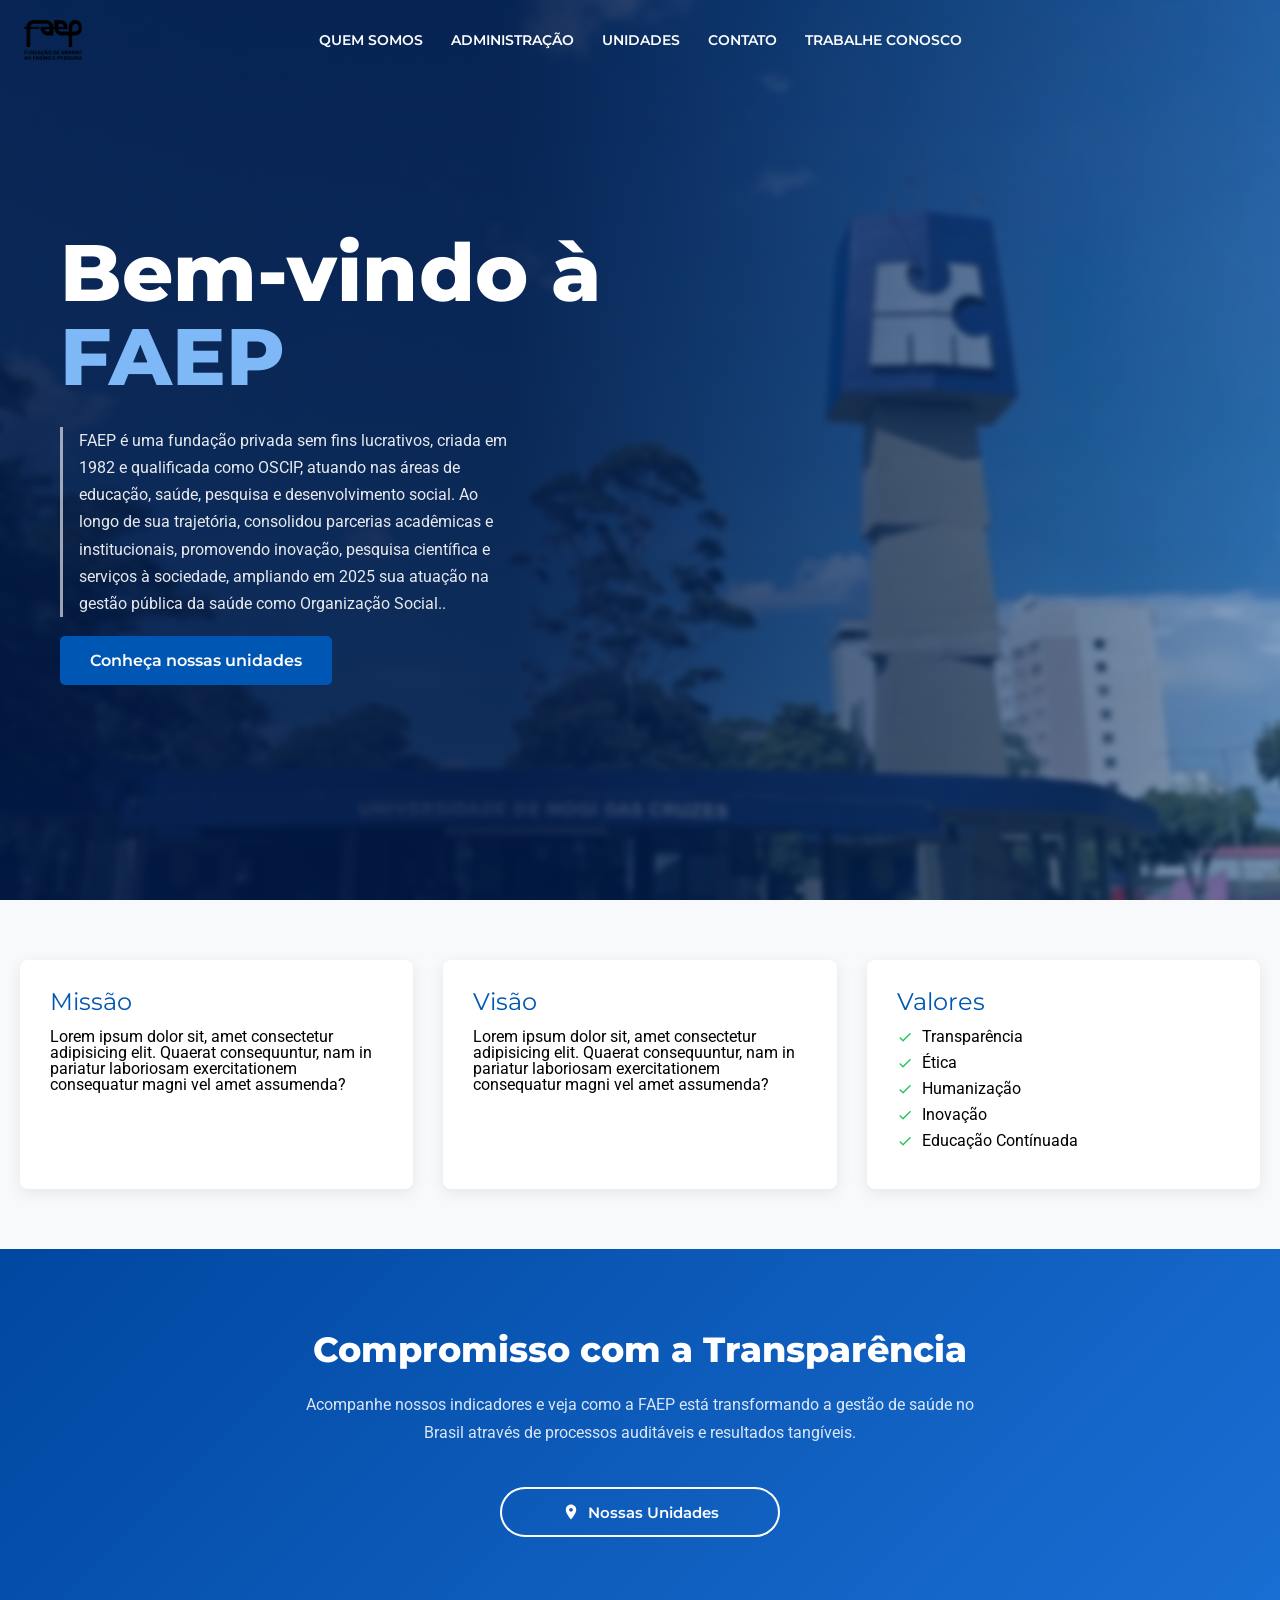
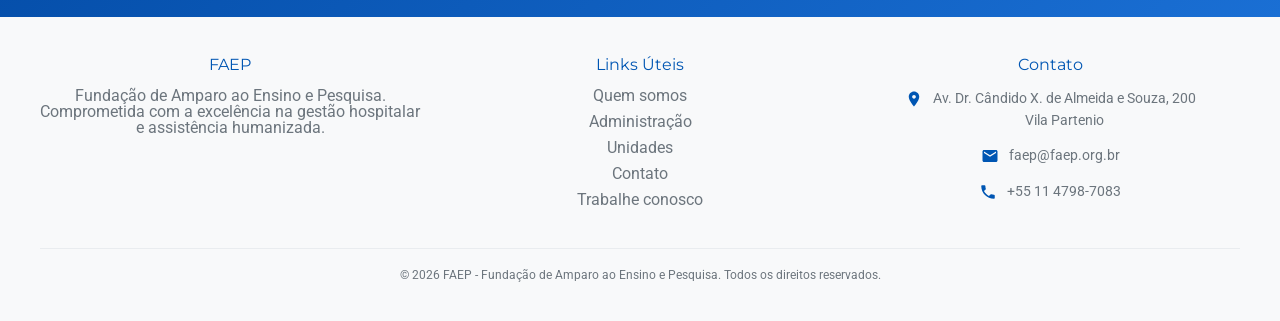
==== index.html @ b6be8228 "projeto faep" ====
<!DOCTYPE html>
<html lang="pt-BR">
<head>
    <meta charset="UTF-8">
    <meta name="viewport" content="width=device-width, initial-scale=1.0">

    <!-- Styles -->
    <link rel="stylesheet" href="./css/reset.css">
    <link rel="stylesheet" href="./css/global.css">
    <link rel="stylesheet" href="./css/components/header.css">
    <link rel="stylesheet" href="./css/components/footer.css">
    <link rel="stylesheet" href="./css/components/commitment.css">
    <link rel="stylesheet" href="./css/index_css/index.css">
    <link rel="stylesheet" href="./css/index_css/index-media.css">

    <title>FAEP</title>
</head>
<body class="body">
    <header class="header">
        <a href="https://www.faep.org.br/" class="header__logo-link">
            <img src="./assets/images/logo_faep/logofaep.png" alt="Logo FAEP" class="header__logo">
        </a>

        <button class="header__hamburger" aria-label="Abrir menu" aria-expanded="false">
            <span></span>
            <span></span>
            <span></span>
        </button>

        <nav class="header__nav">
            <ul class="header__nav-list">
                <li class="header__nav-item"><a href="./pages/quem-somos.html" class="header__nav-link">QUEM SOMOS</a></li>
                <li class="header__nav-item"><a href="./pages/administracao.html" class="header__nav-link">ADMINISTRAÇÃO</a></li>
                <li class="header__nav-item"><a href="./pages/unidades.html" class="header__nav-link">UNIDADES</a></li>
                <li class="header__nav-item"><a href="./pages/contato.html" class="header__nav-link">CONTATO</a></li>
                <li class="header__nav-item"><a href="./pages/trabalhe-conosco.html" class="header__nav-link">TRABALHE CONOSCO</a></li>
            </ul>
        </nav>
    </header>

    <main class="main">
        <section class="hero">
            <div class="hero__content">
                <h1 class="hero__title">
                    <span class="hero__title-line1">Bem-vindo à</span>
                    <span class="hero__title-line2">FAEP</span>
                </h1>
                <p class="hero__subtitle">FAEP é uma fundação privada sem fins lucrativos, criada em 1982 e qualificada como OSCIP, atuando nas áreas de educação, saúde, pesquisa e desenvolvimento social. Ao longo de sua trajetória, consolidou parcerias acadêmicas e institucionais, promovendo inovação, pesquisa científica e serviços à sociedade, ampliando em 2025 sua atuação na gestão pública da saúde como Organização Social..</p>
                <a href="./pages/unidades.html" class="hero__cta">Conheça nossas unidades</a>
            </div>
        </section>

        <section class="about">
            <div class="about__container">
                <div class="about__card">
                    <h2 class="about__card-title">Missão</h2>
                    <p class="about__card-text">Lorem ipsum dolor sit, amet consectetur adipisicing elit. Quaerat consequuntur, nam in pariatur laboriosam exercitationem consequatur magni vel amet assumenda?</p>
                </div>

                <div class="about__card">
                    <h2 class="about__card-title">Visão</h2>
                    <p class="about__card-text">Lorem ipsum dolor sit, amet consectetur adipisicing elit. Quaerat consequuntur, nam in pariatur laboriosam exercitationem consequatur magni vel amet assumenda?</p>
                </div>

                <div class="about__card">
                    <h2 class="about__card-title">Valores</h2>
                    <ul class="about__values-list">
                        <li class="about__values-item">Transparência</li>
                        <li class="about__values-item">Ética</li>
                        <li class="about__values-item">Humanização</li>
                        <li class="about__values-item">Inovação</li>
                        <li class="about__values-item">Educação Contínuada</li>
                    </ul>
                </div>
            </div>
        </section>

        <section class="commitment">
            <div class="commitment__container">
                <h2 class="commitment__title">Compromisso com a Transparência</h2>
                <p class="commitment__text">Acompanhe nossos indicadores e veja como a FAEP está transformando a gestão de saúde no Brasil através de processos auditáveis e resultados tangíveis.</p>
                <div class="commitment__actions">
                    <a href="./pages/unidades.html" class="commitment__btn commitment__btn--outline">
                        <svg xmlns="http://www.w3.org/2000/svg" viewBox="0 0 24 24" fill="currentColor" width="18" height="18"><path d="M12 2C8.13 2 5 5.13 5 9c0 5.25 7 13 7 13s7-7.75 7-13c0-3.87-3.13-7-7-7zm0 9.5c-1.38 0-2.5-1.12-2.5-2.5s1.12-2.5 2.5-2.5 2.5 1.12 2.5 2.5-1.12 2.5-2.5 2.5z"/></svg>
                        Nossas Unidades
                    </a>
                </div>
            </div>
        </section>
    </main>

    <footer class="footer">
        <div class="footer__container">
            <div class="footer__column">
                <h3 class="footer__column-title">FAEP</h3>
                <p class="footer__column-text">Fundação de Amparo ao Ensino e Pesquisa. Comprometida com a excelência na gestão hospitalar e assistência humanizada.</p>
            </div>

            <div class="footer__column">
                <h3 class="footer__column-title">Links Úteis</h3>
                <ul class="footer__nav">
                    <li class="footer__nav-item"><a href="./pages/quem-somos.html" class="footer__nav-link">Quem somos</a></li>
                    <li class="footer__nav-item"><a href="./pages/administracao.html" class="footer__nav-link">Administração</a></li>
                    <li class="footer__nav-item"><a href="./pages/unidades.html" class="footer__nav-link">Unidades</a></li>
                    <li class="footer__nav-item"><a href="./pages/contato.html" class="footer__nav-link">Contato</a></li>
                    <li class="footer__nav-item"><a href="./pages/trabalhe-conosco.html" class="footer__nav-link">Trabalhe conosco</a></li>
                </ul>
            </div>

            <div class="footer__column">
                <h3 class="footer__column-title">Contato</h3>
                <div class="footer__contact">
                    <a href="https://www.google.com/maps/search/?api=1&query=Av.+Dr.+Cândido+X.+de+Almeida+e+Souza,+200,+Vila+Partenio" target="_blank" class="footer__contact-item">
                        <svg xmlns="http://www.w3.org/2000/svg" viewBox="0 0 24 24" fill="currentColor" width="18" height="18"><path d="M12 2C8.13 2 5 5.13 5 9c0 5.25 7 13 7 13s7-7.75 7-13c0-3.87-3.13-7-7-7zm0 9.5c-1.38 0-2.5-1.12-2.5-2.5s1.12-2.5 2.5-2.5 2.5 1.12 2.5 2.5-1.12 2.5-2.5 2.5z"/></svg>
                        <span>Av. Dr. Cândido X. de Almeida e Souza, 200<br>Vila Partenio</span>
                    </a>
                    <a href="mailto:faep@faep.org.br" class="footer__contact-item">
                        <svg xmlns="http://www.w3.org/2000/svg" viewBox="0 0 24 24" fill="currentColor" width="18" height="18"><path d="M20 4H4c-1.1 0-2 .9-2 2v12c0 1.1.9 2 2 2h16c1.1 0 2-.9 2-2V6c0-1.1-.9-2-2-2zm0 4-8 5-8-5V6l8 5 8-5v2z"/></svg>
                        <span>faep@faep.org.br</span>
                    </a>
                    <a href="tel:+551147987083" class="footer__contact-item">
                        <svg xmlns="http://www.w3.org/2000/svg" viewBox="0 0 24 24" fill="currentColor" width="18" height="18"><path d="M6.62 10.79c1.44 2.83 3.76 5.14 6.59 6.59l2.2-2.2c.27-.27.67-.36 1.02-.24 1.12.37 2.33.57 3.57.57.55 0 1 .45 1 1V20c0 .55-.45 1-1 1-9.39 0-17-7.61-17-17 0-.55.45-1 1-1h3.5c.55 0 1 .45 1 1 0 1.25.2 2.45.57 3.57.11.35.03.74-.25 1.02l-2.2 2.2z"/></svg>
                        <span>+55 11 4798-7083</span>
                    </a>
                </div>
            </div>
        </div>
        <div class="footer__bottom">
            <p>© 2026 FAEP - Fundação de Amparo ao Ensino e Pesquisa. Todos os direitos reservados.</p>
        </div>
    </footer>

    <script>
        const hamburger = document.querySelector('.header__hamburger');
        const nav = document.querySelector('.header__nav');
        const header = document.querySelector('.header');

        hamburger.addEventListener('click', () => {
            const isOpen = nav.classList.toggle('header__nav--open');
            hamburger.classList.toggle('header__hamburger--open', isOpen);
            hamburger.setAttribute('aria-expanded', isOpen);
        });

        document.addEventListener('click', (e) => {
            if (!e.target.closest('.header')) {
                nav.classList.remove('header__nav--open');
                hamburger.classList.remove('header__hamburger--open');
                hamburger.setAttribute('aria-expanded', 'false');
            }
        });

        window.addEventListener('scroll', () => {
            header.classList.toggle('header--scrolled', window.scrollY > 60);
        });
    </script>
</body>
</html>
---- css/global.css ----
@import url('https://fonts.googleapis.com/css2?family=Montserrat:ital,wght@0,100..900;1,100..900&family=Roboto:ital,wght@0,100..900;1,100..900&display=swap');

:root {
    /* ── Brand Blues ── */
    --color-primary: #0056b3;
    --color-primary-dark: #004494;
    --color-primary-navy: #001946;
    --color-heading-dark: #1a1a2e;
    --color-dark-section: #1e2635;

    /* ── Gradients & Overlays ── */
    --color-gradient-start: #0047a0;
    --color-gradient-end: #1a6fd4;
    --color-overlay-hero-dark: rgba(0, 25, 70, 0.88);
    --color-overlay-hero-light: rgba(0, 60, 130, 0.45);
    --color-overlay-tc-dark: rgba(0, 20, 60, 0.92);
    --color-overlay-tc-light: rgba(0, 60, 130, 0.50);
    --color-shadow-card: rgba(0, 0, 0, 0.08);
    --color-shadow-blue: rgba(0, 60, 130, 0.12);
    --color-shadow-form: rgba(0, 40, 100, 0.10);
    --color-focus-ring: rgba(0, 86, 179, 0.12);
    --color-white-10: rgba(255, 255, 255, 0.10);
    --color-white-20: rgba(255, 255, 255, 0.20);
    --color-white-50: rgba(255, 255, 255, 0.50);
    --color-white-60: rgba(255, 255, 255, 0.60);
    --color-white-70: rgba(255, 255, 255, 0.70);
    --color-white-80: rgba(255, 255, 255, 0.80);
    --color-white-85: rgba(255, 255, 255, 0.85);
    --color-white-90: rgba(255, 255, 255, 0.90);

    /* ── Accent ── */
    --color-accent-blue: #7eb8f7;
    --color-accent-gold: #d4a017;

    /* ── Green / Success ── */
    --color-green: #22c55e;
    --color-green-dark: #16a34a;
    --color-green-darker: #15803d;
    --color-green-bg: #dcfce7;
    --color-green-border: #bbf7d0;
    --color-badge-published-bg: #e6f4ea;
    --color-badge-published-text: #1a6630;

    /* ── Surfaces / Backgrounds ── */
    --color-surface: #f8f9fa;
    --color-surface-page: #f7f9fc;
    --color-surface-form: #f0f4fa;
    --color-surface-blue: #f0f7ff;
    --color-surface-blue-light: #f5f8ff;
    --color-surface-row: #f8faff;
    --color-surface-input: #f8fafc;
    --color-surface-locked: #f5f5f5;

    /* ── Borders ── */
    --color-border: #e9ecef;
    --color-border-blue: #e4ecfa;
    --color-border-blue-mid: #dbe6f5;
    --color-border-input: #d1d9e6;
    --color-border-blue-light: #d0dff5;
    --color-border-sidebar: #c8ddf7;

    /* ── Icon Backgrounds & Decorative ── */
    --color-icon-bg: #e8f0fe;
    --color-icon-bg-alt: #dbeafe;
    --color-icon-muted: #9aadca;
    --color-icon-sidebar: #aab6c8;
    --color-icon-locked: #c0c8d8;

    /* ── Text Colors ── */
    --color-text-body: #212529;
    --color-text-secondary: #6c757d;
    --color-text-input: #1f2937;
    --color-text-label: #374151;
    --color-text-dark: #333;
    --color-text-mid: #555;
    --color-text-muted: #666;
    --color-text-lighter: #777;
    --color-text-faint: #888;
    --color-text-disabled: #aaa;
    --color-text-disabled-light: #bbb;
    --color-text-placeholder: #a0aec0;

    /* ── Badge Colors ── */
    --color-badge-hospital-bg: #dbeafe;
    --color-badge-hospital-text: #1d4ed8;
    --color-badge-upa-bg: #fce7f3;
    --color-badge-upa-text: #9d174d;
    --color-badge-admin-bg: #d1fae5;
    --color-badge-admin-text: #065f46;
    --color-badge-amb-bg: #fef3c7;
    --color-badge-amb-text: #92400e;
    --color-badge-review-bg: #fff8e1;
    --color-badge-review-text: #b07d00;
    --color-badge-review-red-bg: #fce8e8;
    --color-badge-review-red-text: #c0392b;

    /* ── Legacy aliases (mantém compatibilidade com o CSS existente) ── */
    --primary-color: var(--color-primary);
    --secondary-color: var(--color-text-secondary);
    --background-color: var(--color-surface);
    --text-color: var(--color-text-body);
    --white: #ffffff;
    --border-color: var(--color-border);

    /* ── Tipografia ── */
    --font-primary: "Montserrat", sans-serif;
    --font-secondary: "Roboto", sans-serif;
}
---- css/components/header.css ----
/* ── Header ── */
.header {
    position: fixed;
    top: 0;
    left: 0;
    right: 0;
    display: flex;
    justify-content: space-between;
    align-items: center;
    padding: 20px 24px;
    background-color: transparent;
    transition: background-color 0.4s ease, box-shadow 0.4s ease;
    z-index: 100;
}

.header--scrolled {
    background-color: var(--white);
    box-shadow: 0 2px 8px var(--color-shadow-card);
}

.header--no-hero {
    background-color: var(--white);
    box-shadow: 0 2px 8px var(--color-shadow-card);
}

.header__logo {
    height: 40px;
}

/* ── Hamburger ── */
.header__hamburger {
    display: flex;
    flex-direction: column;
    justify-content: center;
    gap: 5px;
    background: none;
    border: none;
    cursor: pointer;
    padding: 4px;
    width: 36px;
    height: 36px;
    border-radius: 6px;
    transition: background-color 0.3s ease;
}

.header__hamburger:hover {
    background-color: var(--color-white-20);
}

.header--scrolled .header__hamburger:hover {
    background-color: var(--color-primary);
}

.header--scrolled .header__hamburger:hover span {
    background-color: var(--white);
}

.header__hamburger span {
    display: block;
    width: 24px;
    height: 2px;
    background-color: var(--white);
    border-radius: 2px;
    transition: transform 0.3s ease, opacity 0.3s ease, background-color 0.4s ease;
    transform-origin: center;
}

.header--scrolled .header__hamburger span {
    background-color: var(--color-text-body);
}

.header__hamburger--open span:nth-child(1) {
    transform: translateY(7px) rotate(45deg);
}

.header__hamburger--open span:nth-child(2) {
    opacity: 0;
}

.header__hamburger--open span:nth-child(3) {
    transform: translateY(-7px) rotate(-45deg);
}

/* ── Nav mobile ── */
.header__nav {
    display: none;
    position: absolute;
    top: 100%;
    left: 0;
    right: 0;
    background-color: var(--white);
    box-shadow: 0 4px 12px var(--color-shadow-card);
    z-index: 99;
}

.header__nav--open {
    display: block;
}

.header__nav-list {
    display: flex;
    flex-direction: column;
    padding: 12px 0;
}

.header__nav-item {
    border-bottom: 1px solid var(--color-surface-blue-light);
    text-align: center;
}

.header__nav-item:last-child {
    border-bottom: none;
}

.header__nav-link {
    display: block;
    padding: 14px 24px;
    text-decoration: none;
    color: var(--color-text-body);
    font-family: var(--font-primary);
    font-weight: 600;
    font-size: 0.9rem;
    transition: color 0.2s, background-color 0.2s;
}

.header__nav-link:hover {
    color: var(--color-primary);
    background-color: var(--color-surface-blue-light);
}

.header__nav-link--active {
    color: var(--color-primary);
}

/* ── Desktop (>= 1024px) ── */
@media (min-width: 1024px) {
    .header {
        display: grid;
        grid-template-columns: 1fr auto 1fr;
        align-items: center;
    }

    .header__logo-link {
        justify-self: start;
    }

    .header__hamburger {
        display: none;
    }

    .header__nav {
        position: static;
        transform: none;
        display: block;
        background: none;
        box-shadow: none;
    }

    .header__nav-list {
        flex-direction: row;
        gap: 28px;
        padding: 0;
    }

    .header__nav-item {
        border-bottom: none;
        text-align: left;
    }

    .header__nav-link {
        padding: 4px 0;
        color: var(--white);
        white-space: nowrap;
        border-bottom: 2px solid transparent;
        transition: color 0.3s, border-bottom-color 0.3s, background-color 0.3s;
    }

    .header__nav-link:hover {
        color: var(--white);
        background-color: transparent;
        border-bottom-color: var(--white);
    }

    .header--scrolled .header__nav-link,
    .header--no-hero .header__nav-link {
        color: var(--color-text-body);
    }

    .header--scrolled .header__nav-link:hover,
    .header--no-hero .header__nav-link:hover {
        color: var(--color-primary);
        border-bottom-color: var(--color-primary);
    }

    .header--scrolled .header__nav-link--active,
    .header--no-hero .header__nav-link--active {
        color: var(--color-primary);
    }

    .header--no-hero .header__hamburger span {
        background-color: var(--color-text-body);
    }

    .header--no-hero .header__hamburger:hover {
        background-color: var(--color-primary);
    }

    .header--no-hero .header__hamburger:hover span {
        background-color: var(--white);
    }
}
---- css/components/footer.css ----
/* ── Footer ── */
.footer {
    background-color: var(--color-surface);
    padding: 40px;
    color: var(--color-text-secondary);
}

.footer__container {
    display: flex;
    flex-direction: column;
    gap: 30px;
    text-align: center;
}

@media (min-width: 768px) {
    .footer__container {
        flex-direction: row;
    }
}

.footer__column {
    flex: 1;
    display: flex;
    flex-direction: column;
    align-items: center;
}

.footer__column-title {
    color: var(--color-primary);
    font-family: var(--font-primary);
    margin-bottom: 15px;
}

.footer__column-text {
    font-family: var(--font-secondary);
}

.footer__nav {
    list-style: none;
    padding: 0;
}

.footer__nav-item {
    margin-bottom: 10px;
}

.footer__nav-link {
    text-decoration: none;
    color: var(--color-text-secondary);
    font-family: var(--font-secondary);
}

.footer__contact {
    display: flex;
    flex-direction: column;
    align-items: center;
    gap: 14px;
}

.footer__contact-item {
    display: flex;
    align-items: flex-start;
    gap: 10px;
    text-decoration: none;
    color: var(--color-text-secondary);
    font-family: var(--font-secondary);
    font-size: 0.9rem;
    line-height: 1.5;
    transition: color 0.2s;
}

.footer__contact-item:hover {
    color: var(--color-primary);
}

.footer__contact-item svg {
    flex-shrink: 0;
    margin-top: 2px;
    color: var(--color-primary);
}

.footer__bottom {
    text-align: center;
    margin-top: 30px;
    padding-top: 20px;
    border-top: 1px solid var(--color-border);
    font-size: 12px;
    font-family: var(--font-secondary);
}
---- css/components/commitment.css ----
.commitment {
    background: linear-gradient(135deg, var(--color-gradient-start), var(--color-gradient-end));
    padding: 80px 40px;
    text-align: center;
}

.commitment__container {
    max-width: 680px;
    margin: 0 auto;
}

.commitment__title {
    font-family: var(--font-primary);
    font-size: 2.2rem;
    font-weight: 800;
    color: var(--white);
    margin-bottom: 20px;
    line-height: 1.2;
}

.commitment__text {
    font-family: var(--font-secondary);
    font-size: 1rem;
    color: var(--color-white-85);
    line-height: 1.75;
    margin-bottom: 40px;
}

.commitment__actions {
    display: flex;
    justify-content: center;
    gap: 16px;
    flex-wrap: wrap;
}

.commitment__btn {
    display: inline-flex;
    align-items: center;
    justify-content: center;
    gap: 8px;
    padding: 14px 28px;
    min-width: 220px;
    border-radius: 50px;
    border: 2px solid var(--white);
    background-color: transparent;
    color: var(--white);
    font-family: var(--font-primary);
    font-weight: 600;
    font-size: 0.95rem;
    text-decoration: none;
    transition: background-color 0.3s ease, color 0.3s ease, transform 0.3s ease;
}

.commitment__btn:hover {
    background-color: var(--white);
    color: var(--color-primary);
    transform: scale(1.05);
}
---- css/index_css/index.css ----
/* ── Hero Section ── */
.hero {
    position: relative;
    overflow: hidden;
    height: 100vh;
    display: flex;
    align-items: center;
}

.hero::before {
    content: '';
    position: absolute;
    inset: -20px;
    background-image: url('../../assets/images/background/umc.png');
    background-size: cover;
    background-position: center;
    filter: blur(3px);
    z-index: 0;
}

.hero::after {
    content: '';
    position: absolute;
    inset: 0;
    background: linear-gradient(to right, var(--color-overlay-hero-dark) 40%, var(--color-overlay-hero-light));
    z-index: 1;
}

.hero__content {
    position: relative;
    z-index: 2;
    padding: 0 60px;
    max-width: 620px;
}

.hero__title {
    display: flex;
    flex-direction: column;
    font-family: var(--font-primary);
    font-weight: 800;
    font-size: 5rem;
    line-height: 1.05;
    margin-bottom: 28px;
}

.hero__title-line1 {
    color: var(--white);
}

.hero__title-line2 {
    color: var(--color-accent-blue);
}

.hero__subtitle {
    font-family: var(--font-secondary);
    font-size: 1rem;
    color: var(--color-white-90);
    line-height: 1.7;
    border-left: 3px solid var(--color-white-60);
    padding-left: 16px;
    max-width: 440px;
    margin-bottom: 36px;
}

.hero__cta {
    text-decoration: none;
    color: var(--white);
    background-color: var(--color-primary);
    padding: 15px 30px;
    border-radius: 5px;
    font-family: var(--font-primary);
    font-weight: 600;
    transition: background-color 0.3s;
    width: fit-content;
}

.hero__cta:hover {
    background-color: var(--color-primary-dark);
}


/* ── About Section ── */
.about {
    padding: 60px 20px;
    background-color: var(--color-surface);
}

.about__container {
    display: flex;
    flex-direction: column;
    gap: 30px;
}

.about__card {
    background-color: var(--white);
    padding: 30px;
    border-radius: 8px;
    box-shadow: 0 4px 15px var(--color-shadow-card);
    transition: transform 0.3s ease-in-out, background-color 0.3s ease-in-out, color 0.3s ease-in-out;
}

.about__card-title {
    font-size: 1.5rem;
    font-family: var(--font-primary);
    color: var(--color-primary);
    margin-bottom: 15px;
}

.about__card-text {
    font-family: var(--font-secondary);
}

.about__values-list {
    list-style: none;
    padding: 0;
}

.about__values-item {
    font-family: var(--font-secondary);
    margin-bottom: 10px;
    padding-left: 25px;
    position: relative;
}

.about__values-item::before {
    content: '';
    position: absolute;
    left: 0;
    top: 50%;
    transform: translateY(-50%);
    width: 16px;
    height: 16px;
    background-image: url("data:image/svg+xml,%3Csvg xmlns='http://www.w3.org/2000/svg' viewBox='0 0 24 24' fill='%2322c55e'%3E%3Cpath d='M9 16.17L4.83 12l-1.42 1.41L9 19 21 7l-1.41-1.41z'/%3E%3C/svg%3E");
    background-size: contain;
    background-repeat: no-repeat;
}

.about__card:hover {
    transform: scale(1.04);
    background-color: var(--color-primary-dark);
    color: var(--white);
}

.about__card:hover .about__card-title,
.about__card:hover .about__card-text,
.about__card:hover .about__values-item {
    color: var(--white);
}

.about__card:hover .about__values-item::before {
    color: var(--white);
}


/* ── Transparency Section (legado, não usado no HTML) ── */
.transparency {
    background: linear-gradient(to right, var(--color-gradient-start), var(--color-gradient-end));
    color: var(--white);
    padding: 40px 50px;
    border-radius: 20px;
    margin: 40px 20px;
}

.transparency__container {
    display: flex;
    flex-direction: column;
    align-items: center;
    text-align: center;
    gap: 24px;
}

.transparency__content {
    flex: 1;
}

.transparency__title {
    font-size: 1.6rem;
    font-family: var(--font-primary);
    font-weight: 700;
    margin-bottom: 10px;
    color: var(--white);
}

.transparency__text {
    font-family: var(--font-secondary);
    line-height: 1.6;
    color: var(--color-white-85);
    max-width: 480px;
}

.transparency__link {
    text-decoration: none;
    color: var(--color-primary);
    background-color: var(--white);
    padding: 14px 30px;
    border-radius: 8px;
    font-family: var(--font-primary);
    font-weight: 600;
    white-space: nowrap;
    width: fit-content;
    transition: background-color 0.3s, color 0.3s;
}

.transparency__link:hover {
    background-color: #f0f0f0;
}
---- css/index_css/index-media.css ----
/* --- Media Queries --- Mobile First --- */

/* Tablet (>= 768px) */
@media (min-width: 768px) {
    .about__container {
        flex-direction: row;
        flex-wrap: wrap;
        justify-content: center;
    }

    .about__card {
        width: calc(50% - 15px);
    }

    .transparency__container {
        flex-direction: row;
        align-items: center;
        justify-content: space-between;
        text-align: left;
        gap: 40px;
    }
}

/* Desktop (>= 1024px) */
@media (min-width: 1024px) {

    /* About: 3 cards em linha */
    .about__container {
        flex-wrap: nowrap;
    }

    .about__card {
        flex: 1 1 0;
        width: auto;
    }
}
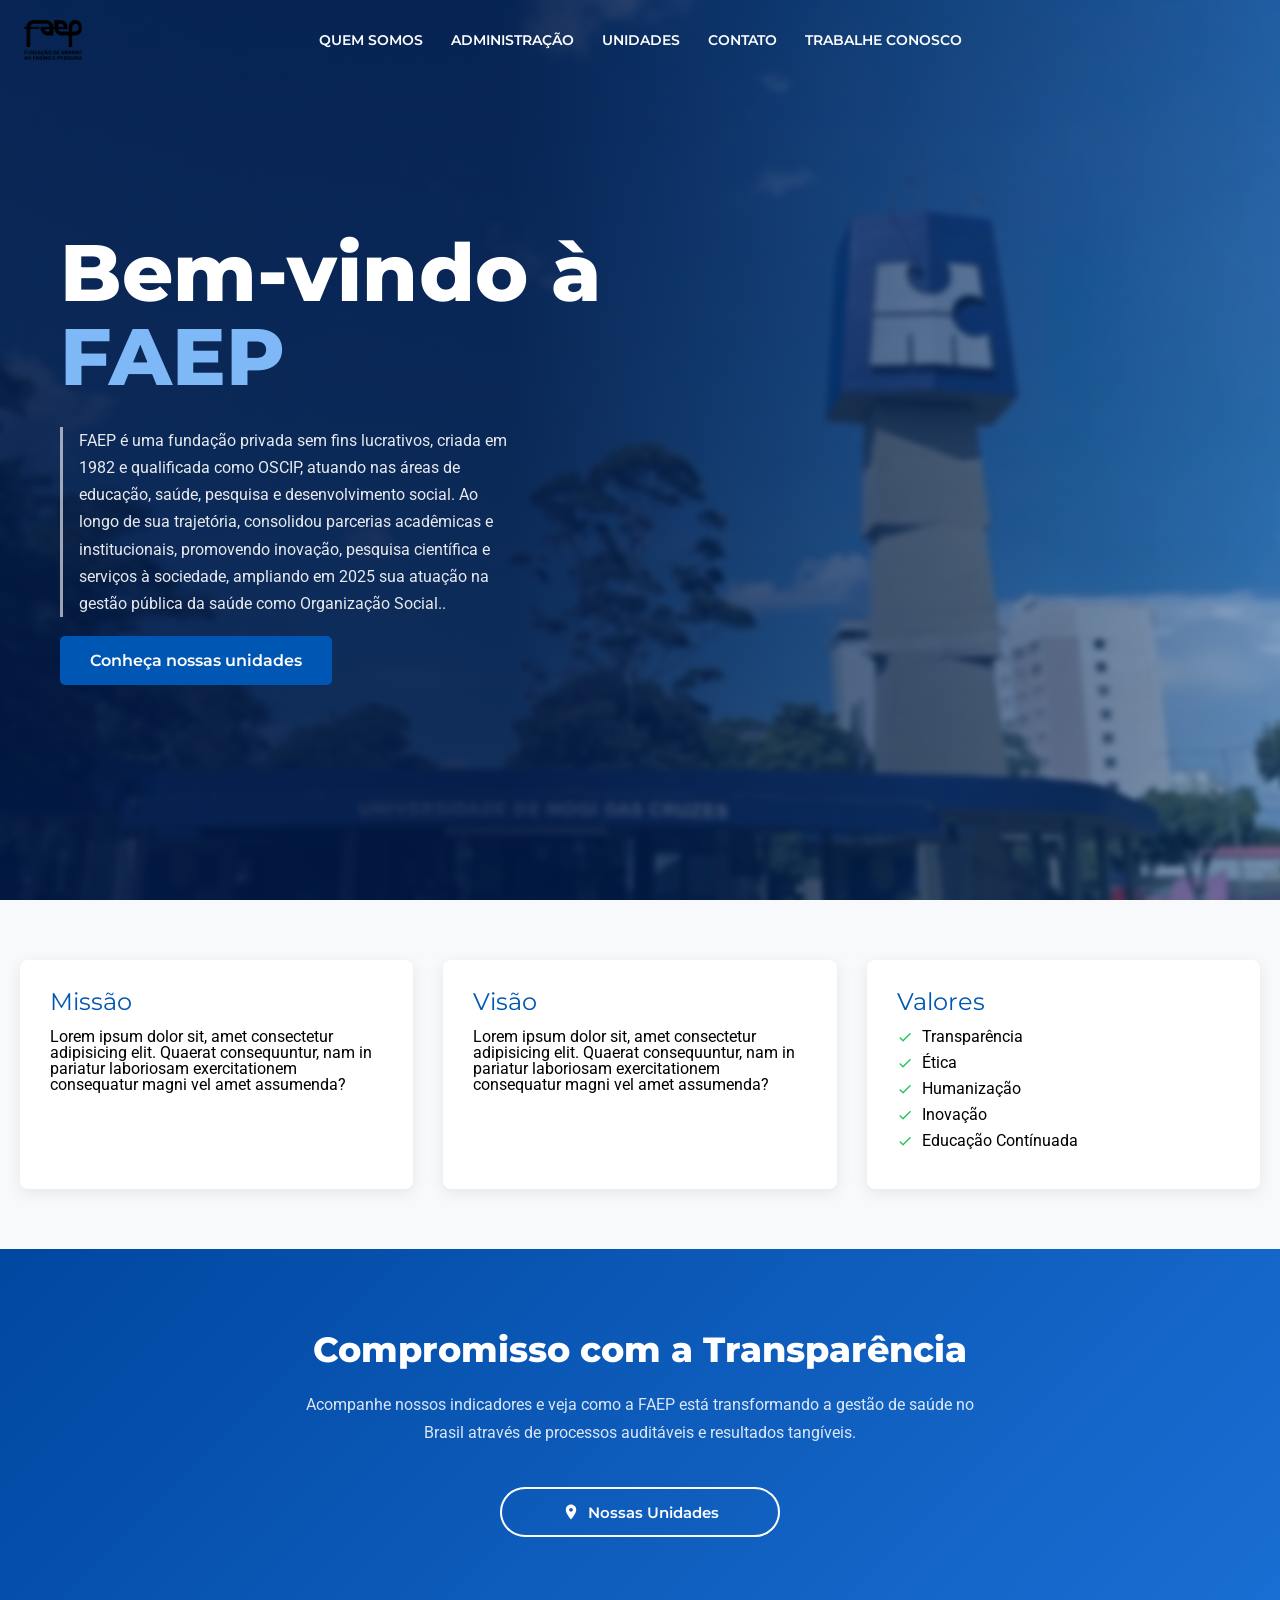
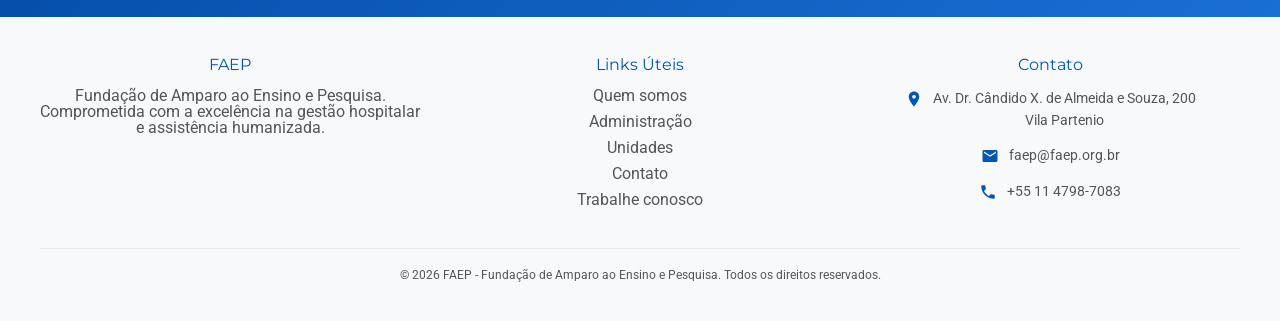
==== commit 768cb007: "ajuste de SEO e performance" ====
--- a/index.html
+++ b/index.html
@@ -3,6 +3,10 @@
 <head>
     <meta charset="UTF-8">
     <meta name="viewport" content="width=device-width, initial-scale=1.0">
+    <meta name="description" content="A FAEP é uma fundação privada sem fins lucrativos que atua em educação, saúde e pesquisa desde 1982. Conheça nossas unidades e projetos sociais.">
+
+    <link rel="preconnect" href="https://fonts.googleapis.com">
+    <link rel="preconnect" href="https://fonts.gstatic.com" crossorigin>
 
     <!-- Styles -->
     <link rel="stylesheet" href="./css/reset.css">
@@ -18,7 +22,7 @@
 <body class="body">
     <header class="header">
         <a href="https://www.faep.org.br/" class="header__logo-link">
-            <img src="./assets/images/logo_faep/logofaep.png" alt="Logo FAEP" class="header__logo">
+            <img src="./assets/images/logo_faep/logofaep.png" alt="Logo FAEP" class="header__logo" width="284" height="195">
         </a>
 
         <button class="header__hamburger" aria-label="Abrir menu" aria-expanded="false">
--- a/css/global.css
+++ b/css/global.css
@@ -1,4 +1,4 @@
-@import url('https://fonts.googleapis.com/css2?family=Montserrat:ital,wght@0,100..900;1,100..900&family=Roboto:ital,wght@0,100..900;1,100..900&display=swap');
+@import url('https://fonts.googleapis.com/css2?family=Montserrat:wght@300;400;600;700&family=Roboto:wght@400;700&display=swap');
 
 :root {
     /* ── Brand Blues ── */
--- a/css/components/header.css
+++ b/css/components/header.css
@@ -25,6 +25,7 @@
 
 .header__logo {
     height: 40px;
+    width: auto;
 }
 
 /* ── Hamburger ── */
--- a/css/components/footer.css
+++ b/css/components/footer.css
@@ -2,7 +2,7 @@
 .footer {
     background-color: var(--color-surface);
     padding: 40px;
-    color: var(--color-text-secondary);
+    color: var(--color-text-mid);
 }
 
 .footer__container {
@@ -32,6 +32,7 @@
 }
 
 .footer__column-text {
+    color: var(--color-text-mid);
     font-family: var(--font-secondary);
 }
 
@@ -46,7 +47,7 @@
 
 .footer__nav-link {
     text-decoration: none;
-    color: var(--color-text-secondary);
+    color: var(--color-text-mid);
     font-family: var(--font-secondary);
 }
 
@@ -62,7 +63,7 @@
     align-items: flex-start;
     gap: 10px;
     text-decoration: none;
-    color: var(--color-text-secondary);
+    color: var(--color-text-mid);
     font-family: var(--font-secondary);
     font-size: 0.9rem;
     line-height: 1.5;
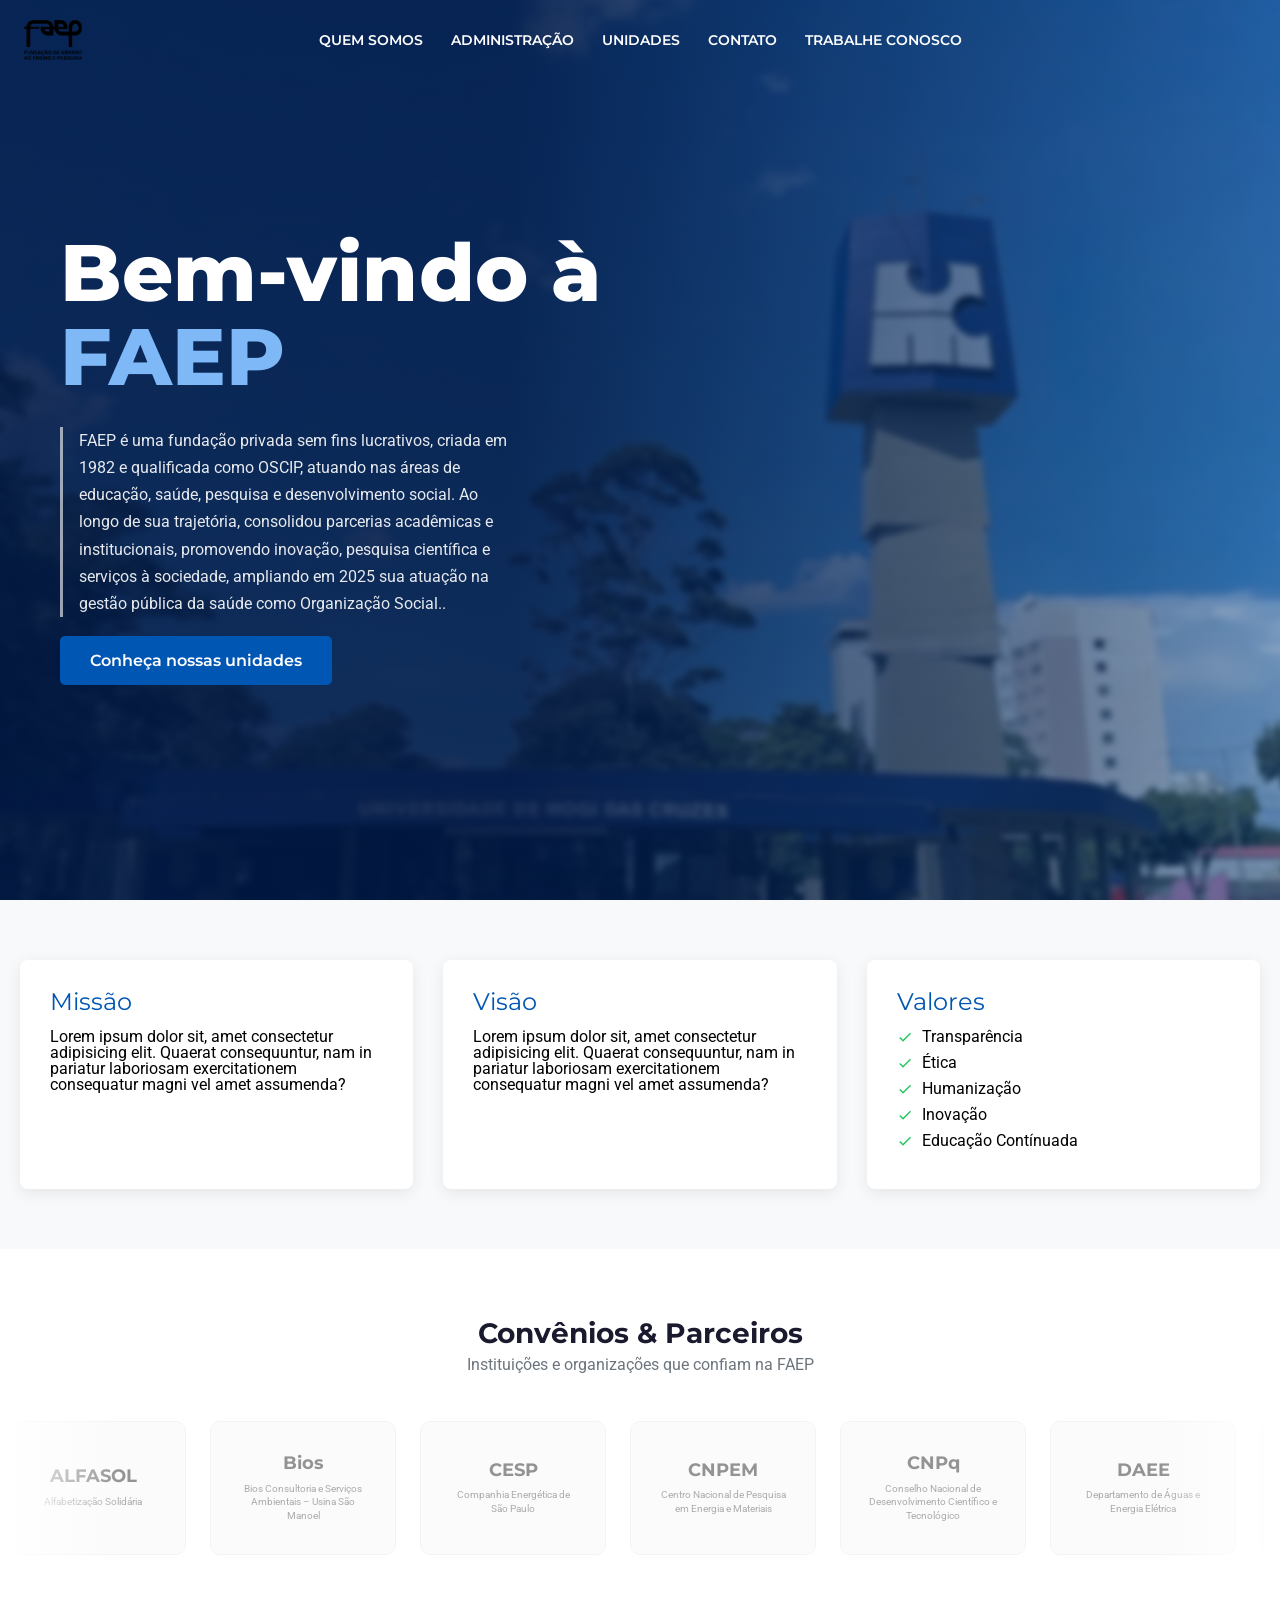
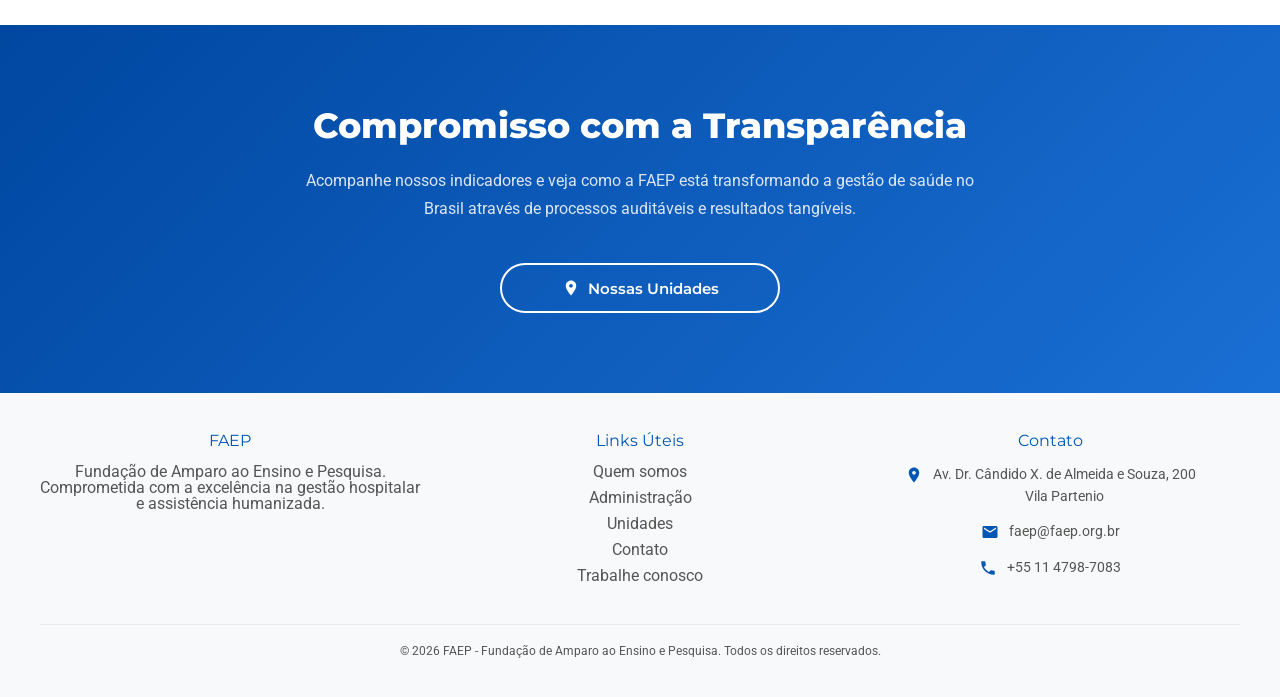
==== commit bd2cea67: "ConvÊnios & Parceiros" ====
--- a/index.html
+++ b/index.html
@@ -16,6 +16,7 @@
     <link rel="stylesheet" href="./css/components/commitment.css">
     <link rel="stylesheet" href="./css/index_css/index.css">
     <link rel="stylesheet" href="./css/index_css/index-media.css">
+    <link rel="stylesheet" href="./css/components/partners.css">
 
     <title>FAEP</title>
 </head>
@@ -79,6 +80,100 @@
             </div>
         </section>
 
+        <!-- ── Parceiros & Convênios ── -->
+        <section class="partners">
+            <div class="partners__header">
+                <h2 class="partners__title">Convênios & Parceiros</h2>
+                <p class="partners__subtitle">Instituições e organizações que confiam na FAEP</p>
+            </div>
+
+            <div class="partners__track-wrapper">
+                <div class="partners__track">
+                    <!-- Grupo 1 -->
+                    <div class="partners__card"><span class="partners__card-abbr">ALFASOL</span><span class="partners__card-name">Alfabetização Solidária</span></div>
+                    <div class="partners__card"><span class="partners__card-abbr">Bios</span><span class="partners__card-name">Bios Consultoria e Serviços Ambientais – Usina São Manoel</span></div>
+                    <div class="partners__card"><span class="partners__card-abbr">CESP</span><span class="partners__card-name">Companhia Energética de São Paulo</span></div>
+                    <div class="partners__card"><span class="partners__card-abbr">CNPEM</span><span class="partners__card-name">Centro Nacional de Pesquisa em Energia e Materiais</span></div>
+                    <div class="partners__card"><span class="partners__card-abbr">CNPq</span><span class="partners__card-name">Conselho Nacional de Desenvolvimento Científico e Tecnológico</span></div>
+                    <div class="partners__card"><span class="partners__card-abbr">DAEE</span><span class="partners__card-name">Departamento de Águas e Energia Elétrica</span></div>
+                    <div class="partners__card"><span class="partners__card-abbr">FAPESP</span><span class="partners__card-name">Fundação de Amparo à Pesquisa do Estado de São Paulo</span></div>
+                    <div class="partners__card"><span class="partners__card-abbr">FAT</span><span class="partners__card-name">Fundo de Amparo ao Trabalhador</span></div>
+                    <div class="partners__card"><span class="partners__card-abbr">FDE</span><span class="partners__card-name">Fundação Para o Desenvolvimento da Educação de SP</span></div>
+                    <div class="partners__card"><span class="partners__card-abbr">FEHIDRO</span><span class="partners__card-name">Fundo Estadual de Recursos Hídricos</span></div>
+                    <div class="partners__card"><span class="partners__card-abbr">FINEP</span><span class="partners__card-name">Financiadora de Estudos e Projetos</span></div>
+                    <div class="partners__card"><span class="partners__card-abbr">Furnas</span><span class="partners__card-name">Furnas Centrais Elétricas</span></div>
+                    <div class="partners__card"><span class="partners__card-abbr">Gov. SP</span><span class="partners__card-name">Governo do Estado de São Paulo – Teia do Saber</span></div>
+                    <div class="partners__card"><span class="partners__card-abbr">HYG</span><span class="partners__card-name">HYG Systems Ingredientes Indústria e Comércio Ltda</span></div>
+                    <div class="partners__card"><span class="partners__card-abbr">IBP</span><span class="partners__card-name">Indústria Brasileira de Peixe</span></div>
+                    <div class="partners__card"><span class="partners__card-abbr">INIP</span><span class="partners__card-name">Instituto Nacional de Investigação Pesqueira de Angola</span></div>
+                    <div class="partners__card"><span class="partners__card-abbr">Ecofuturo</span><span class="partners__card-name">Instituto Ecofuturo – Futuro Para o Desenvolvimento Sustentável</span></div>
+                    <div class="partners__card"><span class="partners__card-abbr">INTS</span><span class="partners__card-name">Instituto Nacional de Tecnologia e Saúde</span></div>
+                    <div class="partners__card"><span class="partners__card-abbr">Kimberly Clark</span><span class="partners__card-name">Kimberly Clark Brasil Indústria e Comércio de Produtos de Higiene</span></div>
+                    <div class="partners__card"><span class="partners__card-abbr">Mcassab</span><span class="partners__card-name">Mcassab Comércio e Indústria Ltda</span></div>
+                    <div class="partners__card"><span class="partners__card-abbr">OMS</span><span class="partners__card-name">Organização Mundial de Saúde</span></div>
+                    <div class="partners__card"><span class="partners__card-abbr">OPAS</span><span class="partners__card-name">Organização Pan-Americana da Saúde</span></div>
+                    <div class="partners__card"><span class="partners__card-abbr">Pref. Poá</span><span class="partners__card-name">Prefeitura da Estância Hidromineral de Poá</span></div>
+                    <div class="partners__card"><span class="partners__card-abbr">Pref. Arujá</span><span class="partners__card-name">Prefeitura Municipal de Arujá</span></div>
+                    <div class="partners__card"><span class="partners__card-abbr">Pref. Bertioga</span><span class="partners__card-name">Prefeitura Municipal de Bertioga</span></div>
+                    <div class="partners__card"><span class="partners__card-abbr">Pref. Birigui</span><span class="partners__card-name">Prefeitura Municipal de Birigui</span></div>
+                    <div class="partners__card"><span class="partners__card-abbr">Pref. Jacareí</span><span class="partners__card-name">Prefeitura Municipal de Jacareí</span></div>
+                    <div class="partners__card"><span class="partners__card-abbr">Pref. Mogi</span><span class="partners__card-name">Prefeitura Municipal de Mogi das Cruzes</span></div>
+                    <div class="partners__card"><span class="partners__card-abbr">Pref. S. Isabel</span><span class="partners__card-name">Prefeitura Municipal de Santa Isabel</span></div>
+                    <div class="partners__card"><span class="partners__card-abbr">Pref. Suzano</span><span class="partners__card-name">Prefeitura Municipal de Suzano</span></div>
+                    <div class="partners__card"><span class="partners__card-abbr">SABESP</span><span class="partners__card-name">Companhia de Saneamento Básico do Estado de São Paulo</span></div>
+                    <div class="partners__card"><span class="partners__card-abbr">SEBRAE</span><span class="partners__card-name">Serviço Brasileiro de Apoio às Micro e Pequenas Empresas</span></div>
+                    <div class="partners__card"><span class="partners__card-abbr">Soares</span><span class="partners__card-name">Soares Prestação de Serviços Ltda – Usina São Manoel</span></div>
+                    <div class="partners__card"><span class="partners__card-abbr">SOS</span><span class="partners__card-name">SOS Mata Atlântica</span></div>
+                    <div class="partners__card"><span class="partners__card-abbr">Suzano</span><span class="partners__card-name">Suzano Papel e Celulose</span></div>
+                    <div class="partners__card"><span class="partners__card-abbr">UMC</span><span class="partners__card-name">Universidade de Mogi das Cruzes</span></div>
+                    <div class="partners__card"><span class="partners__card-abbr">USM</span><span class="partners__card-name">Usina Hidrelétrica de São Manoel</span></div>
+                    <div class="partners__card"><span class="partners__card-abbr">UTP</span><span class="partners__card-name">Usina Hidrelétrica de Teles Pires</span></div>
+                    <div class="partners__card"><span class="partners__card-abbr">Wharton</span><span class="partners__card-name">Wharton Tecnologia Ambiental Ltda</span></div>
+
+                    <!-- Grupo 2 (duplicata para loop infinito) -->
+                    <div class="partners__card"><span class="partners__card-abbr">ALFASOL</span><span class="partners__card-name">Alfabetização Solidária</span></div>
+                    <div class="partners__card"><span class="partners__card-abbr">Bios</span><span class="partners__card-name">Bios Consultoria e Serviços Ambientais – Usina São Manoel</span></div>
+                    <div class="partners__card"><span class="partners__card-abbr">CESP</span><span class="partners__card-name">Companhia Energética de São Paulo</span></div>
+                    <div class="partners__card"><span class="partners__card-abbr">CNPEM</span><span class="partners__card-name">Centro Nacional de Pesquisa em Energia e Materiais</span></div>
+                    <div class="partners__card"><span class="partners__card-abbr">CNPq</span><span class="partners__card-name">Conselho Nacional de Desenvolvimento Científico e Tecnológico</span></div>
+                    <div class="partners__card"><span class="partners__card-abbr">DAEE</span><span class="partners__card-name">Departamento de Águas e Energia Elétrica</span></div>
+                    <div class="partners__card"><span class="partners__card-abbr">FAPESP</span><span class="partners__card-name">Fundação de Amparo à Pesquisa do Estado de São Paulo</span></div>
+                    <div class="partners__card"><span class="partners__card-abbr">FAT</span><span class="partners__card-name">Fundo de Amparo ao Trabalhador</span></div>
+                    <div class="partners__card"><span class="partners__card-abbr">FDE</span><span class="partners__card-name">Fundação Para o Desenvolvimento da Educação de SP</span></div>
+                    <div class="partners__card"><span class="partners__card-abbr">FEHIDRO</span><span class="partners__card-name">Fundo Estadual de Recursos Hídricos</span></div>
+                    <div class="partners__card"><span class="partners__card-abbr">FINEP</span><span class="partners__card-name">Financiadora de Estudos e Projetos</span></div>
+                    <div class="partners__card"><span class="partners__card-abbr">Furnas</span><span class="partners__card-name">Furnas Centrais Elétricas</span></div>
+                    <div class="partners__card"><span class="partners__card-abbr">Gov. SP</span><span class="partners__card-name">Governo do Estado de São Paulo – Teia do Saber</span></div>
+                    <div class="partners__card"><span class="partners__card-abbr">HYG</span><span class="partners__card-name">HYG Systems Ingredientes Indústria e Comércio Ltda</span></div>
+                    <div class="partners__card"><span class="partners__card-abbr">IBP</span><span class="partners__card-name">Indústria Brasileira de Peixe</span></div>
+                    <div class="partners__card"><span class="partners__card-abbr">INIP</span><span class="partners__card-name">Instituto Nacional de Investigação Pesqueira de Angola</span></div>
+                    <div class="partners__card"><span class="partners__card-abbr">Ecofuturo</span><span class="partners__card-name">Instituto Ecofuturo – Futuro Para o Desenvolvimento Sustentável</span></div>
+                    <div class="partners__card"><span class="partners__card-abbr">INTS</span><span class="partners__card-name">Instituto Nacional de Tecnologia e Saúde</span></div>
+                    <div class="partners__card"><span class="partners__card-abbr">Kimberly Clark</span><span class="partners__card-name">Kimberly Clark Brasil Indústria e Comércio de Produtos de Higiene</span></div>
+                    <div class="partners__card"><span class="partners__card-abbr">Mcassab</span><span class="partners__card-name">Mcassab Comércio e Indústria Ltda</span></div>
+                    <div class="partners__card"><span class="partners__card-abbr">OMS</span><span class="partners__card-name">Organização Mundial de Saúde</span></div>
+                    <div class="partners__card"><span class="partners__card-abbr">OPAS</span><span class="partners__card-name">Organização Pan-Americana da Saúde</span></div>
+                    <div class="partners__card"><span class="partners__card-abbr">Pref. Poá</span><span class="partners__card-name">Prefeitura da Estância Hidromineral de Poá</span></div>
+                    <div class="partners__card"><span class="partners__card-abbr">Pref. Arujá</span><span class="partners__card-name">Prefeitura Municipal de Arujá</span></div>
+                    <div class="partners__card"><span class="partners__card-abbr">Pref. Bertioga</span><span class="partners__card-name">Prefeitura Municipal de Bertioga</span></div>
+                    <div class="partners__card"><span class="partners__card-abbr">Pref. Birigui</span><span class="partners__card-name">Prefeitura Municipal de Birigui</span></div>
+                    <div class="partners__card"><span class="partners__card-abbr">Pref. Jacareí</span><span class="partners__card-name">Prefeitura Municipal de Jacareí</span></div>
+                    <div class="partners__card"><span class="partners__card-abbr">Pref. Mogi</span><span class="partners__card-name">Prefeitura Municipal de Mogi das Cruzes</span></div>
+                    <div class="partners__card"><span class="partners__card-abbr">Pref. S. Isabel</span><span class="partners__card-name">Prefeitura Municipal de Santa Isabel</span></div>
+                    <div class="partners__card"><span class="partners__card-abbr">Pref. Suzano</span><span class="partners__card-name">Prefeitura Municipal de Suzano</span></div>
+                    <div class="partners__card"><span class="partners__card-abbr">SABESP</span><span class="partners__card-name">Companhia de Saneamento Básico do Estado de São Paulo</span></div>
+                    <div class="partners__card"><span class="partners__card-abbr">SEBRAE</span><span class="partners__card-name">Serviço Brasileiro de Apoio às Micro e Pequenas Empresas</span></div>
+                    <div class="partners__card"><span class="partners__card-abbr">Soares</span><span class="partners__card-name">Soares Prestação de Serviços Ltda – Usina São Manoel</span></div>
+                    <div class="partners__card"><span class="partners__card-abbr">SOS</span><span class="partners__card-name">SOS Mata Atlântica</span></div>
+                    <div class="partners__card"><span class="partners__card-abbr">Suzano</span><span class="partners__card-name">Suzano Papel e Celulose</span></div>
+                    <div class="partners__card"><span class="partners__card-abbr">UMC</span><span class="partners__card-name">Universidade de Mogi das Cruzes</span></div>
+                    <div class="partners__card"><span class="partners__card-abbr">USM</span><span class="partners__card-name">Usina Hidrelétrica de São Manoel</span></div>
+                    <div class="partners__card"><span class="partners__card-abbr">UTP</span><span class="partners__card-name">Usina Hidrelétrica de Teles Pires</span></div>
+                    <div class="partners__card"><span class="partners__card-abbr">Wharton</span><span class="partners__card-name">Wharton Tecnologia Ambiental Ltda</span></div>
+                </div>
+            </div>
+        </section>
+
         <section class="commitment">
             <div class="commitment__container">
                 <h2 class="commitment__title">Compromisso com a Transparência</h2>
@@ -157,5 +252,14 @@
             header.classList.toggle('header--scrolled', window.scrollY > 60);
         });
     </script>
+
+    <div vw class="enabled">
+        <div vw-access-button class="active"></div>
+        <div vw-plugin-wrapper>
+            <div class="vw-plugin-top-wrapper"></div>
+        </div>
+    </div>
+    <script src="https://vlibras.gov.br/app/vlibras-plugin.js"></script>
+    <script>new window.VLibras.Widget('https://vlibras.gov.br/app');</script>
 </body>
 </html>
--- a/css/components/partners.css
+++ b/css/components/partners.css
@@ -0,0 +1,122 @@
+/* ── Partners / Convênios Section ── */
+.partners {
+    padding: 70px 0;
+    background-color: var(--white);
+    overflow: hidden;
+}
+
+.partners__header {
+    text-align: center;
+    padding: 0 20px;
+    margin-bottom: 48px;
+}
+
+.partners__title {
+    font-family: var(--font-primary);
+    font-size: 1.75rem;
+    font-weight: 700;
+    color: var(--color-heading-dark);
+    margin-bottom: 10px;
+}
+
+.partners__subtitle {
+    font-family: var(--font-secondary);
+    font-size: 1rem;
+    color: var(--color-text-secondary);
+}
+
+/* ── Fade masks on sides ── */
+.partners__track-wrapper {
+    position: relative;
+    width: 100%;
+    overflow: hidden;
+}
+
+.partners__track-wrapper::before,
+.partners__track-wrapper::after {
+    content: '';
+    position: absolute;
+    top: 0;
+    bottom: 0;
+    width: 120px;
+    z-index: 2;
+    pointer-events: none;
+}
+
+.partners__track-wrapper::before {
+    left: 0;
+    background: linear-gradient(to right, var(--white), transparent);
+}
+
+.partners__track-wrapper::after {
+    right: 0;
+    background: linear-gradient(to left, var(--white), transparent);
+}
+
+/* ── Scrolling Track ── */
+.partners__track {
+    display: flex;
+    gap: 24px;
+    width: max-content;
+    animation: partners-scroll 70s linear infinite;
+}
+
+.partners__track:hover {
+    animation-play-state: paused;
+}
+
+@keyframes partners-scroll {
+    from { transform: translateX(0); }
+    to   { transform: translateX(-50%); }
+}
+
+/* ── Individual Card ── */
+.partners__card {
+    display: flex;
+    flex-direction: column;
+    align-items: center;
+    justify-content: center;
+    gap: 10px;
+    width: 160px;
+    height: 100px;
+    padding: 16px 12px;
+    border-radius: 10px;
+    border: 1px solid var(--color-border);
+    background-color: var(--color-surface);
+    flex-shrink: 0;
+    filter: grayscale(100%) opacity(0.6);
+    transition: filter 0.35s ease, transform 0.35s ease, box-shadow 0.35s ease;
+    cursor: default;
+    user-select: none;
+}
+
+.partners__card:hover {
+    filter: grayscale(0%) opacity(1);
+    transform: translateY(-4px);
+    box-shadow: 0 8px 24px var(--color-shadow-blue);
+}
+
+.partners__card-abbr {
+    font-family: var(--font-primary);
+    font-size: 1.1rem;
+    font-weight: 700;
+    color: var(--color-primary);
+    line-height: 1;
+}
+
+.partners__card-name {
+    font-family: var(--font-secondary);
+    font-size: 0.65rem;
+    color: var(--color-text-secondary);
+    text-align: center;
+    line-height: 1.3;
+    max-width: 130px;
+}
+
+/* ── Responsive ── */
+@media (max-width: 600px) {
+    .partners__track-wrapper::before,
+    .partners__track-wrapper::after {
+        width: 60px;
+    }
+}
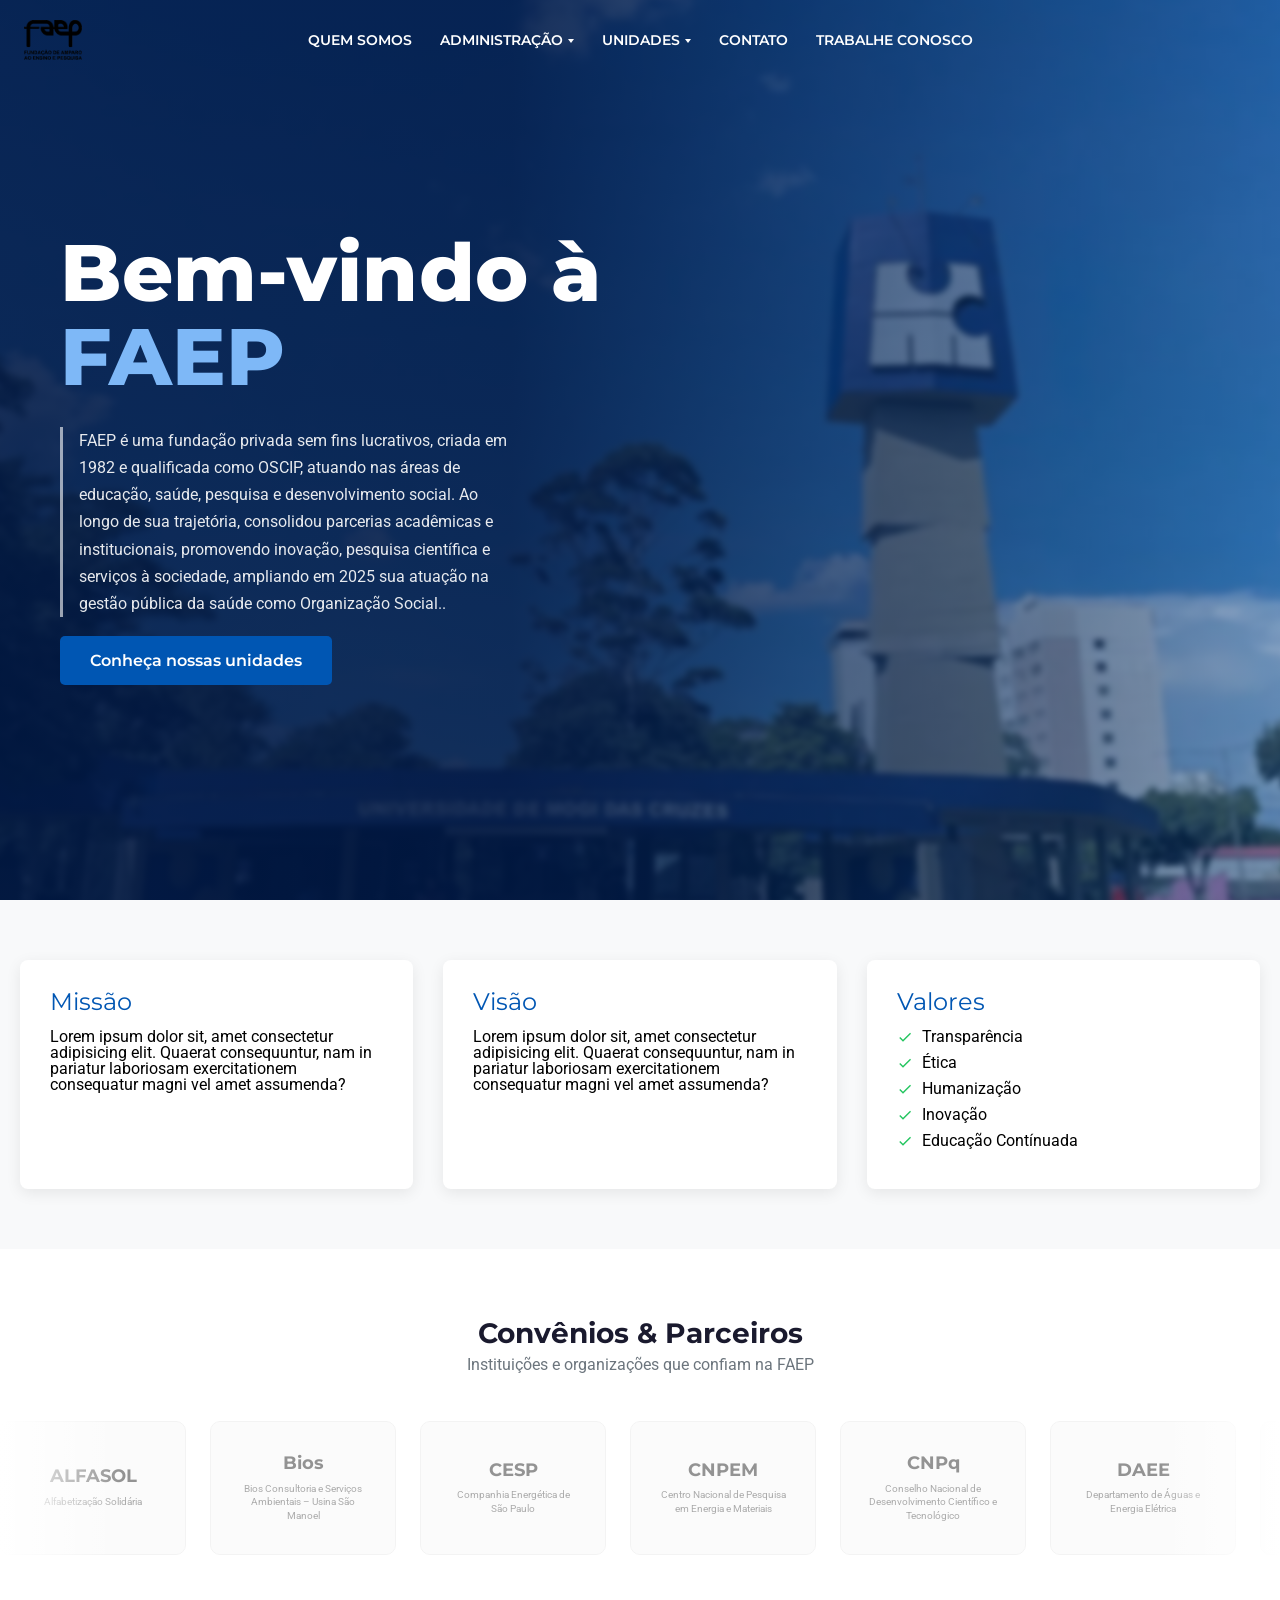
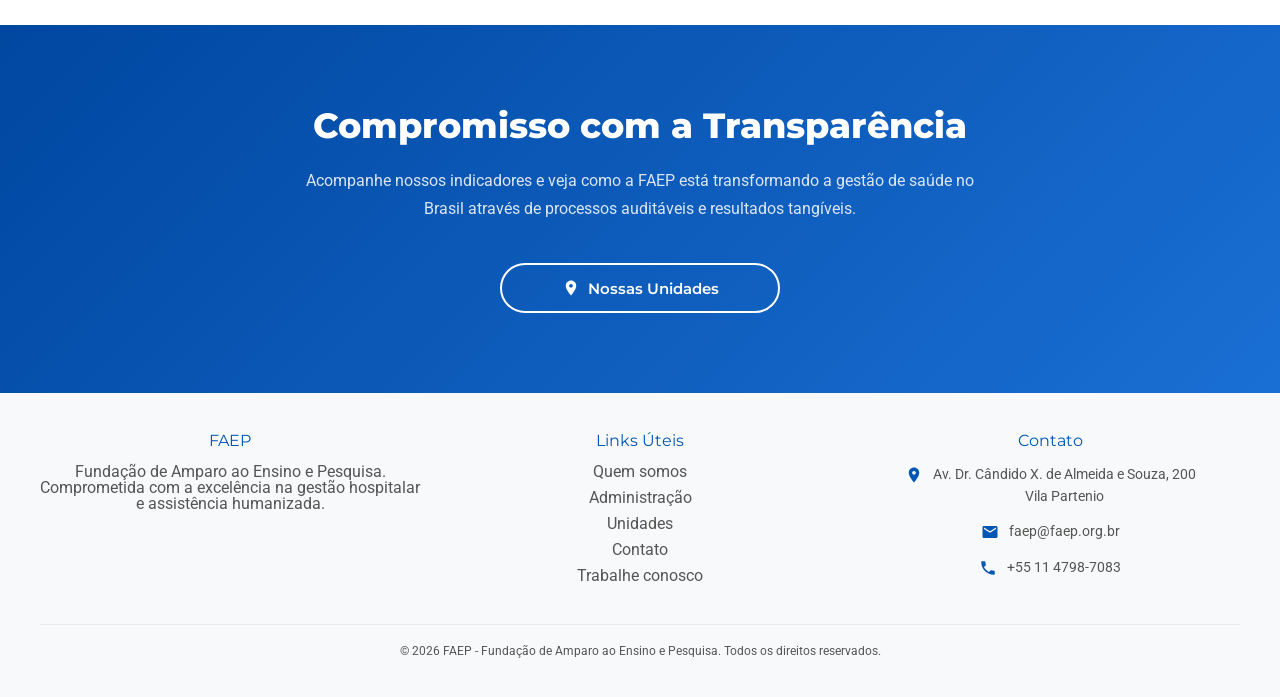
==== commit aef9296a: "Dropdown" ====
--- a/index.html
+++ b/index.html
@@ -35,8 +35,30 @@
         <nav class="header__nav">
             <ul class="header__nav-list">
                 <li class="header__nav-item"><a href="./pages/quem-somos.html" class="header__nav-link">QUEM SOMOS</a></li>
-                <li class="header__nav-item"><a href="./pages/administracao.html" class="header__nav-link">ADMINISTRAÇÃO</a></li>
-                <li class="header__nav-item"><a href="./pages/unidades.html" class="header__nav-link">UNIDADES</a></li>
+                <li class="header__nav-item header__nav-item--has-dropdown">
+                    <a href="./pages/administracao.html" class="header__nav-link">ADMINISTRAÇÃO</a>
+                    <button class="header__dropdown-toggle" aria-expanded="false" aria-label="Submenu de administração">
+                        <svg class="header__dropdown-chevron" xmlns="http://www.w3.org/2000/svg" viewBox="0 0 24 24" fill="currentColor" width="14" height="14"><path d="M7.41 8.59 12 13.17l4.59-4.58L18 10l-6 6-6-6z"/></svg>
+                    </button>
+                    <ul class="header__dropdown">
+                        <li><a href="./pages/administracao.html#conselho-curador" class="header__dropdown-link">Conselho Curador</a></li>
+                        <li><a href="./pages/administracao.html#diretoria" class="header__dropdown-link">Diretoria</a></li>
+                        <li><a href="./pages/administracao.html#conselho-fiscal" class="header__dropdown-link">Conselho Fiscal</a></li>
+                        <li><a href="./pages/administracao.html#organograma" class="header__dropdown-link">Organograma</a></li>
+                        <li><a href="./pages/administracao.html#estatuto" class="header__dropdown-link">Estatuto Social</a></li>
+                        <li><a href="./pages/administracao.html#documentacoes" class="header__dropdown-link">Documentações</a></li>
+                    </ul>
+                </li>
+                <li class="header__nav-item header__nav-item--has-dropdown">
+                    <a href="./pages/unidades.html" class="header__nav-link">UNIDADES</a>
+                    <button class="header__dropdown-toggle" aria-expanded="false" aria-label="Submenu de unidades">
+                        <svg class="header__dropdown-chevron" xmlns="http://www.w3.org/2000/svg" viewBox="0 0 24 24" fill="currentColor" width="14" height="14"><path d="M7.41 8.59 12 13.17l4.59-4.58L18 10l-6 6-6-6z"/></svg>
+                    </button>
+                    <ul class="header__dropdown">
+                        <li><a href="./pages/unidades.html#sao-paulo" class="header__dropdown-link">São Paulo</a></li>
+                        <li><a href="./pages/unidades.html#rio-de-janeiro" class="header__dropdown-link">Rio de Janeiro</a></li>
+                    </ul>
+                </li>
                 <li class="header__nav-item"><a href="./pages/contato.html" class="header__nav-link">CONTATO</a></li>
                 <li class="header__nav-item"><a href="./pages/trabalhe-conosco.html" class="header__nav-link">TRABALHE CONOSCO</a></li>
             </ul>
@@ -238,6 +260,13 @@
             const isOpen = nav.classList.toggle('header__nav--open');
             hamburger.classList.toggle('header__hamburger--open', isOpen);
             hamburger.setAttribute('aria-expanded', isOpen);
+            if (!isOpen) {
+                document.querySelectorAll('.header__nav-item--dropdown-open').forEach(item => {
+                    item.classList.remove('header__nav-item--dropdown-open');
+                    const t = item.querySelector('.header__dropdown-toggle');
+                    if (t) t.setAttribute('aria-expanded', 'false');
+                });
+            }
         });
 
         document.addEventListener('click', (e) => {
@@ -245,11 +274,25 @@
                 nav.classList.remove('header__nav--open');
                 hamburger.classList.remove('header__hamburger--open');
                 hamburger.setAttribute('aria-expanded', 'false');
+                document.querySelectorAll('.header__nav-item--dropdown-open').forEach(item => {
+                    item.classList.remove('header__nav-item--dropdown-open');
+                    const t = item.querySelector('.header__dropdown-toggle');
+                    if (t) t.setAttribute('aria-expanded', 'false');
+                });
             }
         });
 
         window.addEventListener('scroll', () => {
             header.classList.toggle('header--scrolled', window.scrollY > 60);
+        });
+
+        document.querySelectorAll('.header__dropdown-toggle').forEach(toggle => {
+            toggle.addEventListener('click', e => {
+                e.stopPropagation();
+                const item = toggle.closest('.header__nav-item--has-dropdown');
+                const isOpen = item.classList.toggle('header__nav-item--dropdown-open');
+                toggle.setAttribute('aria-expanded', isOpen);
+            });
         });
     </script>
 
--- a/css/global.css
+++ b/css/global.css
@@ -106,3 +106,7 @@
     --font-primary: "Montserrat", sans-serif;
     --font-secondary: "Roboto", sans-serif;
 }
+
+html {
+    scroll-padding-top: 90px;
+}
--- a/css/components/header.css
+++ b/css/components/header.css
@@ -95,6 +95,11 @@
 }
 
 .header__nav--open {
+    max-height: calc(100dvh - 80px);
+    overflow-y: auto;
+}
+
+.header__nav--open {
     display: block;
 }
 
@@ -133,6 +138,74 @@
     color: var(--color-primary);
 }
 
+/* ── Dropdown (mobile) ── */
+.header__nav-item--has-dropdown {
+    display: flex;
+    flex-wrap: wrap;
+    align-items: stretch;
+}
+
+.header__nav-item--has-dropdown .header__nav-link {
+    flex: 1;
+}
+
+.header__dropdown-toggle {
+    display: flex;
+    align-items: center;
+    justify-content: center;
+    background: none;
+    border: none;
+    border-left: 1px solid var(--color-surface-blue-light);
+    cursor: pointer;
+    padding: 0 16px;
+    color: var(--color-text-body);
+    transition: background-color 0.2s, color 0.2s;
+}
+
+.header__dropdown-toggle:hover {
+    background-color: var(--color-surface-blue-light);
+    color: var(--color-primary);
+}
+
+.header__dropdown-chevron {
+    display: block;
+    transition: transform 0.25s ease;
+}
+
+.header__nav-item--dropdown-open .header__dropdown-chevron {
+    transform: rotate(180deg);
+}
+
+.header__dropdown {
+    display: none;
+    flex-basis: 100%;
+    list-style: none;
+    padding: 4px 0;
+    margin: 0;
+    background-color: var(--color-surface-blue-light);
+    border-top: 1px solid var(--color-border);
+}
+
+.header__nav-item--dropdown-open .header__dropdown {
+    display: block;
+}
+
+.header__dropdown-link {
+    display: block;
+    padding: 10px 16px 10px 36px;
+    text-decoration: none;
+    color: var(--color-text-body);
+    font-family: var(--font-primary);
+    font-weight: 500;
+    font-size: 0.82rem;
+    transition: color 0.2s, background-color 0.2s;
+}
+
+.header__dropdown-link:hover {
+    color: var(--color-primary);
+    background-color: var(--color-surface-blue);
+}
+
 /* ── Desktop (>= 1024px) ── */
 @media (min-width: 1024px) {
     .header {
@@ -209,4 +282,103 @@
     .header--no-hero .header__hamburger:hover span {
         background-color: var(--white);
     }
-}
+
+    /* ── Dropdown (desktop) ── */
+    .header__dropdown-toggle {
+        display: none;
+    }
+
+    .header__nav-item--has-dropdown {
+        display: block;
+        position: relative;
+    }
+
+    .header__nav-item--has-dropdown > .header__nav-link::after {
+        content: '';
+        display: inline-block;
+        margin-left: 5px;
+        width: 0;
+        height: 0;
+        border-left: 3px solid transparent;
+        border-right: 3px solid transparent;
+        border-top: 4px solid currentColor;
+        vertical-align: middle;
+        transition: transform 0.2s ease;
+    }
+
+    .header__nav-item--has-dropdown:hover > .header__nav-link::after {
+        transform: rotate(180deg);
+    }
+
+    .header__dropdown {
+        display: block;
+        position: absolute;
+        top: calc(100% + 14px);
+        left: 50%;
+        transform: translateX(-50%) translateY(-4px);
+        background: var(--white);
+        box-shadow: 0 8px 24px rgba(0, 30, 80, 0.14);
+        border-radius: 10px;
+        padding: 8px 0;
+        min-width: 200px;
+        z-index: 200;
+        list-style: none;
+        opacity: 0;
+        visibility: hidden;
+        pointer-events: none;
+        transition: opacity 0.18s ease 0.15s, transform 0.18s ease 0.15s, visibility 0.18s 0.15s;
+    }
+
+    /* Ponte invisível que cobre o gap entre o item e o dropdown */
+    .header__dropdown::after {
+        content: '';
+        position: absolute;
+        top: -14px;
+        left: -10px;
+        right: -10px;
+        height: 14px;
+    }
+
+    .header__dropdown::before {
+        content: '';
+        position: absolute;
+        top: -5px;
+        left: 50%;
+        transform: translateX(-50%);
+        border-left: 5px solid transparent;
+        border-right: 5px solid transparent;
+        border-bottom: 5px solid var(--white);
+        filter: drop-shadow(0 -2px 2px rgba(0, 30, 80, 0.06));
+    }
+
+    .header__nav-item--has-dropdown:hover .header__dropdown {
+        opacity: 1;
+        visibility: visible;
+        pointer-events: auto;
+        transform: translateX(-50%) translateY(0);
+        transition: opacity 0.18s ease, transform 0.18s ease, visibility 0.18s;
+    }
+
+    .header__dropdown-link {
+        display: block;
+        padding: 9px 20px;
+        text-decoration: none;
+        color: var(--color-text-body);
+        font-family: var(--font-primary);
+        font-weight: 500;
+        font-size: 0.82rem;
+        white-space: nowrap;
+        transition: color 0.2s, background-color 0.2s;
+    }
+
+    .header__dropdown-link:hover {
+        color: var(--color-primary);
+        background-color: var(--color-surface-blue-light);
+    }
+
+    .header--scrolled .header__dropdown-link:hover,
+    .header--no-hero .header__dropdown-link:hover {
+        color: var(--color-primary);
+        background-color: var(--color-surface-blue-light);
+    }
+}
